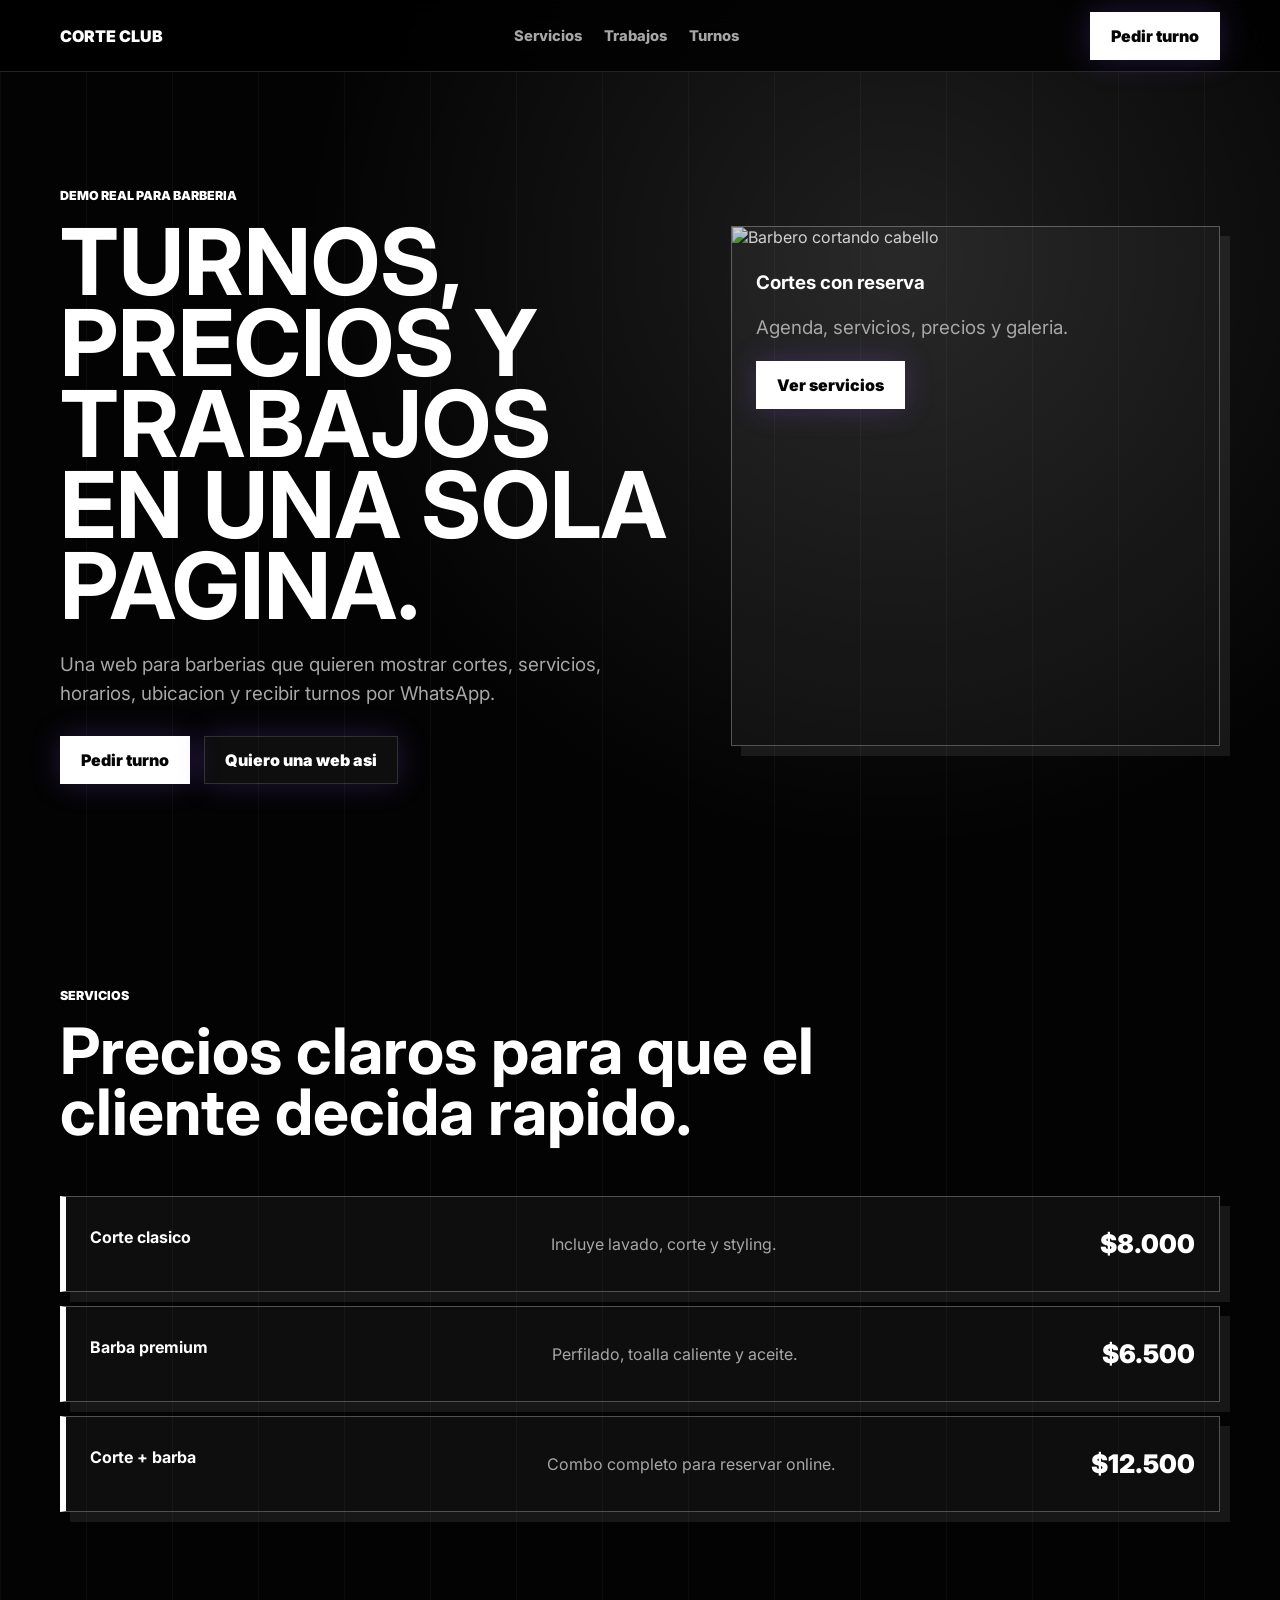
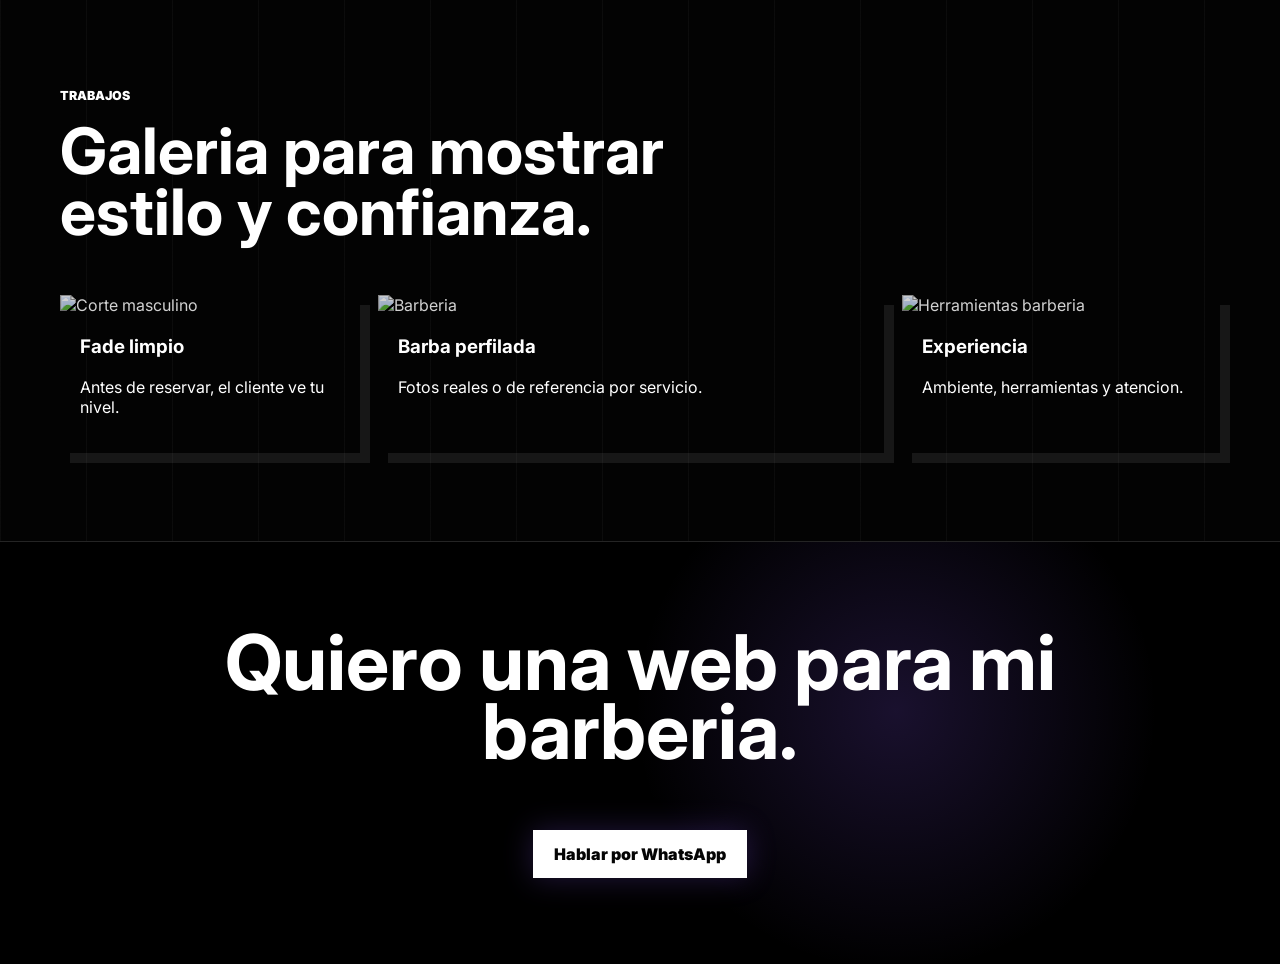
==== demos/barberia.html @ c44f97f0 "." ====
<!DOCTYPE html>
<html lang="es">
<head>
  <meta charset="UTF-8">
  <meta name="viewport" content="width=device-width, initial-scale=1.0">
  <title>Demo Barberia | PAGEONE</title>
  <link rel="preconnect" href="https://fonts.googleapis.com">
  <link rel="preconnect" href="https://fonts.gstatic.com" crossorigin>
  <link href="https://fonts.googleapis.com/css2?family=Inter:wght@400;600;800;900&display=swap" rel="stylesheet">
  <link rel="stylesheet" href="demo.css">
</head>
<body class="barber-demo">
  <header class="demo-bar">
    <a class="demo-brand" href="../index.html">CORTE CLUB</a>
    <nav class="demo-nav">
      <a href="#servicios">Servicios</a>
      <a href="#trabajos">Trabajos</a>
      <a href="#turnos">Turnos</a>
    </nav>
    <a class="demo-cta" href="https://wa.me/543517714398?text=Hola%2C%20quiero%20una%20web%20para%20barberia%20como%20la%20demo" target="_blank" rel="noopener">Pedir turno</a>
  </header>

  <main>
    <section class="demo-hero barber-hero">
      <div>
        <p class="kicker">Demo real para barberia</p>
        <h1>Turnos, precios y trabajos en una sola pagina.</h1>
        <p class="lead">Una web para barberias que quieren mostrar cortes, servicios, horarios, ubicacion y recibir turnos por WhatsApp.</p>
        <div class="hero-actions">
          <a class="button" href="https://wa.me/543517714398?text=Hola%2C%20quiero%20pedir%20un%20turno" target="_blank" rel="noopener">Pedir turno</a>
          <a class="button secondary" href="../index.html#precios">Quiero una web asi</a>
        </div>
      </div>
      <div class="mockup">
        <img src="https://images.unsplash.com/photo-1599351431202-1e0f0137899a?auto=format&fit=crop&w=900&q=80" alt="Barbero cortando cabello">
        <div class="mockup-body">
          <h3>Cortes con reserva</h3>
          <p class="lead">Agenda, servicios, precios y galeria.</p>
          <a class="button" href="#servicios">Ver servicios</a>
        </div>
      </div>
    </section>

    <section class="section" id="servicios">
      <div class="section-title">
        <p class="kicker">Servicios</p>
        <h2>Precios claros para que el cliente decida rapido.</h2>
      </div>
      <div class="service-list">
        <article class="card"><strong>Corte clasico</strong><p>Incluye lavado, corte y styling.</p><span class="price">$8.000</span></article>
        <article class="card"><strong>Barba premium</strong><p>Perfilado, toalla caliente y aceite.</p><span class="price">$6.500</span></article>
        <article class="card"><strong>Corte + barba</strong><p>Combo completo para reservar online.</p><span class="price">$12.500</span></article>
      </div>
    </section>

    <section class="section" id="trabajos">
      <div class="section-title">
        <p class="kicker">Trabajos</p>
        <h2>Galeria para mostrar estilo y confianza.</h2>
      </div>
      <div class="barber-gallery">
        <article class="image-card"><img src="https://images.unsplash.com/photo-1622286342621-4bd786c2447c?auto=format&fit=crop&w=700&q=80" alt="Corte masculino"><div><h3>Fade limpio</h3><p>Antes de reservar, el cliente ve tu nivel.</p></div></article>
        <article class="image-card"><img src="https://images.unsplash.com/photo-1503951914875-452162b0f3f1?auto=format&fit=crop&w=700&q=80" alt="Barberia"><div><h3>Barba perfilada</h3><p>Fotos reales o de referencia por servicio.</p></div></article>
        <article class="image-card"><img src="https://images.unsplash.com/photo-1517832606299-7ae9b720a186?auto=format&fit=crop&w=700&q=80" alt="Herramientas barberia"><div><h3>Experiencia</h3><p>Ambiente, herramientas y atencion.</p></div></article>
      </div>
    </section>

    <section class="footer-cta" id="turnos">
      <h2>Quiero una web para mi barberia.</h2>
      <a class="button" href="https://wa.me/543517714398?text=Hola%2C%20quiero%20una%20web%20para%20barberia%20como%20la%20demo" target="_blank" rel="noopener">Hablar por WhatsApp</a>
    </section>
  </main>
</body>
</html>
---- demos/demo.css ----
:root {
  --black: #050505;
  --white: #ffffff;
  --muted: #b4afc4;
  --violet: #8d5cff;
  --violet-soft: #c8b6ff;
  --line: rgba(255,255,255,.14);
}

* {
  box-sizing: border-box;
}

html {
  scroll-behavior: smooth;
}

body {
  margin: 0;
  font-family: Inter, Arial, sans-serif;
  color: var(--white);
  background:
    radial-gradient(circle at 12% 10%, rgba(141,92,255,.16), transparent 28%),
    radial-gradient(circle at 82% 20%, rgba(255,255,255,.06), transparent 22%),
    #000;
}

a {
  color: inherit;
  text-decoration: none;
}

.demo-bar {
  position: sticky;
  top: 0;
  z-index: 10;
  display: flex;
  align-items: center;
  justify-content: space-between;
  gap: 20px;
  min-height: 72px;
  padding: 0 max(20px, calc((100vw - 1160px) / 2));
  background: rgba(0,0,0,.82);
  border-bottom: 1px solid var(--line);
  backdrop-filter: blur(18px);
}

.demo-brand {
  font-weight: 900;
}

.demo-nav {
  display: flex;
  gap: 22px;
  color: var(--muted);
  font-size: .92rem;
  font-weight: 800;
}

.demo-cta,
.button {
  display: inline-grid;
  place-items: center;
  min-height: 48px;
  padding: 0 20px;
  color: #050505;
  background: linear-gradient(90deg, #fff, var(--violet-soft));
  border: 1px solid rgba(255,255,255,.7);
  font-weight: 900;
  box-shadow: 0 0 30px rgba(141,92,255,.24);
}

.button.secondary {
  color: var(--white);
  background: rgba(255,255,255,.045);
  border-color: var(--line);
}

.demo-hero {
  min-height: calc(100vh - 72px);
  display: grid;
  grid-template-columns: 1fr 430px;
  align-items: center;
  gap: 48px;
  padding: 86px max(20px, calc((100vw - 1160px) / 2));
}

.kicker {
  margin: 0 0 18px;
  color: var(--violet-soft);
  font-size: .78rem;
  font-weight: 900;
  text-transform: uppercase;
}

h1,
h2,
h3,
p {
  margin-top: 0;
}

h1 {
  max-width: 830px;
  margin-bottom: 24px;
  font-size: clamp(3.6rem, 8vw, 8.2rem);
  line-height: .88;
  letter-spacing: 0;
}

.lead {
  max-width: 620px;
  color: var(--muted);
  font-size: 1.18rem;
  line-height: 1.55;
}

.hero-actions {
  display: flex;
  flex-wrap: wrap;
  gap: 14px;
  margin-top: 28px;
}

.mockup,
.panel,
.card,
.product {
  background: rgba(255,255,255,.045);
  border: 1px solid var(--line);
  box-shadow: 0 0 36px rgba(141,92,255,.16);
}

.mockup {
  overflow: hidden;
  min-height: 520px;
}

.mockup img {
  width: 100%;
  height: 330px;
  object-fit: cover;
  filter: saturate(1.05) contrast(1.08) brightness(.82);
}

.mockup-body {
  padding: 24px;
}

.mockup-body span {
  display: block;
  width: 70%;
  height: 12px;
  margin: 12px 0;
  background: rgba(255,255,255,.26);
}

.mockup-body span:nth-child(2) {
  width: 46%;
}

.section {
  padding: 88px max(20px, calc((100vw - 1160px) / 2));
}

.section-title {
  max-width: 760px;
  margin-bottom: 34px;
}

.section-title h2 {
  font-size: clamp(2.4rem, 5vw, 5rem);
  line-height: .95;
}

.grid-3 {
  display: grid;
  grid-template-columns: repeat(3, 1fr);
  gap: 18px;
}

.grid-2 {
  display: grid;
  grid-template-columns: repeat(2, 1fr);
  gap: 18px;
}

.card,
.panel,
.product {
  padding: 24px;
}

.card strong,
.panel strong {
  display: block;
  margin-bottom: 14px;
  color: var(--violet-soft);
}

.card p,
.panel p,
.product p {
  color: var(--muted);
  line-height: 1.5;
}

.image-card {
  overflow: hidden;
  padding: 0;
}

.image-card img,
.product img {
  width: 100%;
  aspect-ratio: 4 / 3;
  object-fit: cover;
  filter: brightness(.82);
}

.image-card div,
.product div {
  padding: 20px;
}

.product h3 {
  margin-bottom: 8px;
}

.price {
  color: var(--white);
  font-size: 1.6rem;
  font-weight: 900;
}

.restaurant-demo {
  --violet: #b26a35;
  --violet-soft: #ffbe7a;
  --muted: #dec7aa;
  background:
    radial-gradient(circle at 18% 18%, rgba(255,151,75,.22), transparent 28%),
    linear-gradient(180deg, #130906 0%, #050101 48%, #000 100%);
}

.restaurant-demo .demo-bar {
  background: rgba(12,4,2,.88);
}

.restaurant-demo h1,
.restaurant-demo .section-title h2,
.restaurant-demo .footer-cta h2 {
  font-family: Georgia, "Times New Roman", serif;
  font-weight: 900;
}

.restaurant-demo .demo-hero {
  grid-template-columns: .9fr 1.1fr;
}

.restaurant-demo .mockup {
  border-radius: 220px 220px 0 0;
}

.restaurant-demo .mockup img {
  height: 390px;
}

.restaurant-menu {
  display: grid;
  grid-template-columns: 1.15fr .85fr .85fr;
  gap: 18px;
}

.restaurant-menu .product:first-child {
  grid-row: span 2;
}

.restaurant-menu .product:first-child img {
  aspect-ratio: 4 / 5;
}

.restaurant-info {
  display: grid;
  grid-template-columns: 1fr 1fr 1fr;
  gap: 0;
  border-block: 1px solid rgba(255,190,122,.22);
}

.restaurant-info .card {
  border: 0;
  border-right: 1px solid rgba(255,190,122,.22);
  box-shadow: none;
  background: rgba(255,190,122,.045);
}

.barber-demo {
  --violet: #f2f2f2;
  --violet-soft: #ffffff;
  --muted: #a7a7a7;
  background:
    repeating-linear-gradient(90deg, rgba(255,255,255,.035) 0 1px, transparent 1px 86px),
    radial-gradient(circle at 70% 10%, rgba(255,255,255,.11), transparent 24%),
    #030303;
}

.barber-demo h1 {
  text-transform: uppercase;
  font-size: clamp(3.2rem, 7.2vw, 7.6rem);
}

.barber-demo .demo-hero {
  grid-template-columns: 1.12fr .88fr;
}

.barber-demo .mockup,
.barber-demo .card,
.barber-demo .image-card {
  border-color: rgba(255,255,255,.28);
  box-shadow: 10px 10px 0 rgba(255,255,255,.08);
}

.service-list {
  display: grid;
  gap: 14px;
}

.service-list .card {
  display: grid;
  grid-template-columns: 1fr 1.2fr auto;
  align-items: center;
  gap: 24px;
  min-height: 96px;
  border-left: 6px solid #fff;
}

.service-list .card p {
  margin: 0;
}

.barber-gallery {
  display: grid;
  grid-template-columns: .8fr 1.35fr .85fr;
  gap: 18px;
  align-items: stretch;
}

.barber-gallery .image-card:nth-child(2) img {
  aspect-ratio: 3 / 4;
}

.barber-shop-demo {
  color: #1b1b1b;
  background: #f4f4f4;
}

.shop-top {
  position: sticky;
  top: 0;
  z-index: 20;
  background: #fff;
  border-bottom: 1px solid #ddd;
}

.shop-topline {
  display: flex;
  justify-content: center;
  gap: 28px;
  padding: 8px 16px;
  color: #fff;
  background: #111;
  font-size: .82rem;
  font-weight: 800;
  text-transform: uppercase;
}

.shop-header {
  display: grid;
  grid-template-columns: 220px 1fr auto;
  gap: 18px;
  align-items: center;
  padding: 18px max(18px, calc((100vw - 1220px) / 2));
}

.shop-logo {
  font-size: 1.45rem;
  font-weight: 900;
}

.shop-search {
  display: grid;
  grid-template-columns: 1fr 120px;
}

.shop-search input,
.shop-search button {
  min-height: 46px;
  border: 1px solid #cfcfcf;
  font: inherit;
}

.shop-search input {
  padding: 0 14px;
}

.shop-search button,
.shop-cart,
.shop-primary {
  display: grid;
  place-items: center;
  min-height: 46px;
  padding: 0 16px;
  color: #fff;
  background: #111;
  font-weight: 900;
}

.shop-menu {
  display: flex;
  justify-content: center;
  gap: 26px;
  padding: 12px 18px;
  border-top: 1px solid #eee;
  font-weight: 900;
  text-transform: uppercase;
}

.shop-hero {
  display: grid;
  grid-template-columns: .9fr 1.1fr;
  gap: 28px;
  align-items: center;
  padding: 56px max(18px, calc((100vw - 1220px) / 2));
  background: #e9e9e9;
}

.shop-hero h1 {
  max-width: 720px;
  margin: 0 0 18px;
  font-size: clamp(3rem, 6.5vw, 6.8rem);
  line-height: .88;
}

.shop-hero p {
  max-width: 560px;
  color: #555;
  font-size: 1.08rem;
  line-height: 1.5;
}

.shop-kicker {
  margin: 0 0 12px;
  color: #6f4cff;
  font-size: .78rem;
  font-weight: 900;
  text-transform: uppercase;
}

.shop-hero img {
  width: 100%;
  aspect-ratio: 16 / 10;
  object-fit: cover;
  border: 1px solid #d2d2d2;
}

.shop-actions {
  display: flex;
  flex-wrap: wrap;
  gap: 12px;
  margin-top: 24px;
}

.shop-secondary {
  display: grid;
  place-items: center;
  min-height: 46px;
  padding: 0 16px;
  border: 1px solid #111;
  font-weight: 900;
}

.shop-categories {
  display: grid;
  grid-template-columns: repeat(6, 1fr);
  gap: 1px;
  padding: 1px;
  background: #d8d8d8;
}

.shop-categories a {
  min-height: 86px;
  display: grid;
  place-items: center;
  padding: 12px;
  background: #fff;
  text-align: center;
  font-weight: 900;
}

.shop-layout {
  display: grid;
  grid-template-columns: 260px 1fr;
  gap: 24px;
  padding: 44px max(18px, calc((100vw - 1220px) / 2));
}

.shop-sidebar {
  position: sticky;
  top: 156px;
  align-self: start;
  display: grid;
  gap: 12px;
  padding: 20px;
  background: #fff;
  border: 1px solid #ddd;
}

.shop-sidebar h2 {
  margin: 0;
  font-size: 1rem;
}

.shop-sidebar a,
.shop-sidebar label {
  color: #555;
  font-weight: 700;
}

.results-head {
  display: flex;
  justify-content: space-between;
  gap: 20px;
  align-items: end;
  margin-bottom: 22px;
}

.results-head h2 {
  margin: 0;
  font-size: clamp(2rem, 4vw, 4rem);
  line-height: .95;
}

.results-head span {
  color: #666;
  font-weight: 800;
}

.product-grid.dense {
  display: grid;
  grid-template-columns: repeat(4, 1fr);
  gap: 16px;
}

.store-product {
  position: relative;
  display: grid;
  padding: 14px;
  background: #fff;
  border: 1px solid #ddd;
}

.store-product img {
  width: 100%;
  aspect-ratio: 1 / 1;
  object-fit: cover;
  background: #eee;
}

.store-product h3 {
  margin: 14px 0 8px;
  font-size: 1.05rem;
}

.store-product p {
  min-height: 44px;
  margin: 0 0 10px;
  color: #666;
  font-size: .92rem;
}

.store-product strong {
  display: block;
  margin-bottom: 12px;
  font-size: 1.35rem;
}

.store-product a {
  display: grid;
  place-items: center;
  min-height: 40px;
  color: #fff;
  background: #111;
  font-weight: 900;
}

.badge {
  position: absolute;
  top: 24px;
  left: 24px;
  z-index: 2;
  padding: 6px 9px;
  color: #fff;
  background: #6f4cff;
  font-size: .75rem;
  font-weight: 900;
  text-transform: uppercase;
}

.brand-strip {
  display: grid;
  grid-template-columns: repeat(5, 1fr);
  border-top: 1px solid #ddd;
  border-bottom: 1px solid #ddd;
  background: #fff;
}

.brand-strip span {
  display: grid;
  place-items: center;
  min-height: 90px;
  border-right: 1px solid #ddd;
  color: #333;
  font-size: 1.2rem;
  font-weight: 900;
}

.shop-bottom {
  display: grid;
  grid-template-columns: 1fr auto;
  gap: 24px;
  align-items: center;
  padding: 68px max(18px, calc((100vw - 1220px) / 2));
  color: #fff;
  background: #111;
}

.shop-bottom h2 {
  max-width: 780px;
  margin: 0;
  font-size: clamp(2.2rem, 5vw, 5rem);
  line-height: .95;
}

.shop-bottom .shop-primary {
  color: #111;
  background: #fff;
}

.caravan-style {
  --violet: #f47f45;
  --violet-soft: #ffd3ad;
  --muted: #3f342c;
  color: #1b120d;
  background: #f4eadc;
}

.caravan-style .demo-bar {
  color: #1b120d;
  background: rgba(244,234,220,.9);
  border-bottom: 1px solid rgba(27,18,13,.16);
}

.caravan-style .demo-nav {
  color: #4d4037;
}

.caravan-style .demo-cta,
.caravan-style .button {
  color: #f4eadc;
  background: #1b120d;
  border-color: #1b120d;
  box-shadow: none;
}

.caravan-style .button.secondary {
  color: #1b120d;
  background: transparent;
  border-color: rgba(27,18,13,.28);
}

.restaurant-splash {
  min-height: calc(100vh - 72px);
  display: grid;
  grid-template-columns: 1fr minmax(280px, 430px) 1fr;
  gap: 18px;
  padding: 24px max(18px, calc((100vw - 1240px) / 2)) 42px;
}

.splash-card,
.splash-logo {
  min-height: 680px;
  position: relative;
  overflow: hidden;
  border: 1px solid rgba(27,18,13,.18);
  background: #fff8ee;
}

.splash-card img {
  width: 100%;
  height: 100%;
  object-fit: cover;
  filter: saturate(.98) contrast(1.02);
}

.splash-card a {
  position: absolute;
  left: 24px;
  bottom: 24px;
  display: inline-grid;
  place-items: center;
  min-height: 48px;
  padding: 0 20px;
  color: #f4eadc;
  background: #1b120d;
  font-weight: 900;
  text-transform: uppercase;
}

.splash-logo {
  display: grid;
  place-items: center;
  align-content: center;
  gap: 22px;
  padding: 32px;
  text-align: center;
}

.splash-logo p {
  margin: 0;
  font-weight: 900;
  text-transform: uppercase;
}

.splash-logo h1 {
  margin: 0;
  font-family: Georgia, "Times New Roman", serif;
  font-size: clamp(4rem, 8vw, 8rem);
  line-height: .86;
  color: #1b120d;
}

.restaurant-marquee {
  overflow: hidden;
  color: #f4eadc;
  background: #1b120d;
}

.restaurant-marquee div {
  width: max-content;
  display: flex;
  gap: 36px;
  padding: 20px 0;
  animation: marquee 22s linear infinite;
}

.restaurant-marquee span {
  font-size: clamp(1.8rem, 4vw, 4.8rem);
  font-weight: 900;
  white-space: nowrap;
  text-transform: uppercase;
}

.caravan-style .section {
  background: #f4eadc;
}

.caravan-style .section-title h2,
.restaurant-feature h2,
.restaurant-split h2 {
  color: #1b120d;
  font-family: Georgia, "Times New Roman", serif;
}

.caravan-style .kicker {
  color: #9b4c22;
}

.coffee-grid {
  display: grid;
  grid-template-columns: repeat(3, 1fr);
  gap: 18px;
}

.coffee-product {
  background: #fff8ee;
  border: 1px solid rgba(27,18,13,.16);
}

.coffee-product img {
  width: 100%;
  aspect-ratio: 1 / 1;
  object-fit: cover;
}

.coffee-product div {
  padding: 20px;
}

.coffee-product p {
  color: #9b4c22;
  font-weight: 900;
  text-transform: uppercase;
}

.coffee-product h3 {
  color: #1b120d;
  font-size: 1.6rem;
}

.coffee-product span {
  display: block;
  margin-bottom: 16px;
  color: #3f342c;
  font-weight: 800;
}

.coffee-product a,
.restaurant-split a {
  display: inline-grid;
  place-items: center;
  min-height: 42px;
  padding: 0 16px;
  color: #f4eadc;
  background: #1b120d;
  font-weight: 900;
}

.restaurant-feature {
  display: grid;
  grid-template-columns: .9fr 1.1fr;
  gap: 34px;
  align-items: center;
  padding: 90px max(20px, calc((100vw - 1160px) / 2));
  color: #1b120d;
  background: #fff8ee;
}

.restaurant-feature img {
  width: 100%;
  aspect-ratio: 5 / 4;
  object-fit: cover;
}

.location-grid {
  display: grid;
  grid-template-columns: repeat(3, 1fr);
  gap: 18px;
}

.location-grid article {
  position: relative;
  min-height: 420px;
  overflow: hidden;
}

.location-grid img {
  width: 100%;
  height: 100%;
  object-fit: cover;
}

.location-grid div {
  position: absolute;
  inset: auto 18px 18px;
  padding: 18px;
  color: #fff8ee;
  background: rgba(27,18,13,.78);
}

.location-grid span {
  color: #ffd3ad;
  font-weight: 900;
  text-transform: uppercase;
}

.location-grid h3 {
  margin: 8px 0 12px;
  font-size: 1.8rem;
}

.location-grid a {
  font-weight: 900;
  text-decoration: underline;
}

.restaurant-split {
  display: grid;
  grid-template-columns: 1fr 1fr;
  background: #1b120d;
}

.restaurant-split article {
  display: grid;
  grid-template-columns: 1fr 1fr;
  min-height: 380px;
  color: #f4eadc;
  border-top: 1px solid rgba(244,234,220,.2);
}

.restaurant-split img {
  width: 100%;
  height: 100%;
  object-fit: cover;
}

.restaurant-split div {
  padding: 34px;
  align-self: center;
}

.restaurant-split h2 {
  color: #f4eadc;
  font-size: clamp(2rem, 3.4vw, 4rem);
}

.restaurant-final {
  color: #fff8ee;
  background:
    radial-gradient(circle at 70% 30%, rgba(255,190,122,.16), transparent 30%),
    #050201;
}

.restaurant-final h2 {
  color: #fff8ee;
  text-shadow: 0 2px 22px rgba(0,0,0,.72);
}

.restaurant-final .button {
  color: #1b120d;
  background: #fff8ee;
  border-color: #fff8ee;
}

.restaurant-final .button.secondary {
  color: #fff8ee;
  background: transparent;
  border-color: rgba(255,248,238,.45);
}

.modular-demo {
  color: #22313a;
  background: #f5f7f2;
}

.modular-header {
  position: sticky;
  top: 0;
  z-index: 20;
  display: grid;
  grid-template-columns: auto 1fr auto;
  align-items: center;
  gap: 28px;
  min-height: 76px;
  padding: 0 max(20px, calc((100vw - 1180px) / 2));
  background: rgba(245,247,242,.94);
  border-bottom: 1px solid rgba(34,49,58,.14);
  backdrop-filter: blur(16px);
}

.modular-brand {
  color: #167245;
  font-weight: 900;
}

.modular-header nav {
  justify-self: center;
  display: flex;
  gap: 28px;
  color: #40515a;
  font-weight: 800;
}

.modular-cta,
.modular-button {
  display: inline-grid;
  place-items: center;
  min-height: 48px;
  padding: 0 20px;
  color: #fff;
  background: #167245;
  font-weight: 900;
}

.modular-button.secondary {
  color: #167245;
  background: transparent;
  border: 1px solid rgba(22,114,69,.28);
}

.modular-hero {
  min-height: calc(100vh - 76px);
  display: grid;
  grid-template-columns: .92fr 1.08fr;
  align-items: center;
  gap: 52px;
  padding: 76px max(20px, calc((100vw - 1180px) / 2));
  background:
    radial-gradient(circle at 78% 22%, rgba(22,114,69,.18), transparent 32%),
    linear-gradient(180deg, #f5f7f2, #eef3ec);
}

.modular-kicker {
  margin: 0 0 16px;
  color: #167245;
  font-size: .78rem;
  font-weight: 900;
  text-transform: uppercase;
}

.modular-hero h1 {
  max-width: 760px;
  margin: 0;
  color: #22313a;
  font-size: clamp(3rem, 6.2vw, 6.6rem);
  line-height: .92;
}

.modular-hero p {
  max-width: 620px;
  color: #52646d;
  font-size: 1.08rem;
  line-height: 1.55;
}

.modular-actions {
  display: flex;
  flex-wrap: wrap;
  gap: 14px;
  margin-top: 28px;
}

.modular-visual {
  position: relative;
  min-height: 560px;
  overflow: hidden;
  border-radius: 0 80px 0 80px;
}

.modular-visual img {
  width: 100%;
  height: 100%;
  min-height: 560px;
  object-fit: cover;
}

.modular-visual div {
  position: absolute;
  right: 28px;
  bottom: 28px;
  width: 220px;
  padding: 24px;
  color: #fff;
  background: #167245;
}

.modular-visual strong {
  display: block;
  font-size: 4rem;
  line-height: .9;
}

.modular-benefits {
  padding: 42px max(20px, calc((100vw - 1180px) / 2));
  color: #fff;
  background: #167245;
}

.modular-benefits p {
  margin-bottom: 22px;
  font-weight: 900;
}

.modular-benefits div {
  display: grid;
  grid-template-columns: repeat(6, 1fr);
  gap: 1px;
  background: rgba(255,255,255,.22);
}

.modular-benefits span {
  min-height: 92px;
  display: grid;
  place-items: center;
  padding: 14px;
  background: #167245;
  text-align: center;
  font-weight: 800;
}

.modular-section,
.modular-value {
  padding: 88px max(20px, calc((100vw - 1180px) / 2));
}

.modular-title {
  max-width: 820px;
  margin-bottom: 36px;
}

.modular-title h2,
.modular-difference h2,
.modular-contact h2 {
  margin: 0;
  color: #22313a;
  font-size: clamp(2.6rem, 5vw, 5.5rem);
  line-height: .95;
}

.modular-portfolio {
  display: grid;
  grid-template-columns: repeat(3, 1fr);
  gap: 22px;
}

.modular-portfolio article {
  overflow: hidden;
  background: #fff;
  border: 1px solid rgba(34,49,58,.12);
  box-shadow: 0 24px 60px rgba(34,49,58,.08);
}

.modular-portfolio img {
  width: 100%;
  aspect-ratio: 4 / 3;
  object-fit: cover;
}

.modular-portfolio div {
  padding: 24px;
}

.modular-portfolio h3 {
  color: #22313a;
  font-size: 1.5rem;
}

.modular-portfolio p,
.value-grid p,
.modular-contact p {
  color: #52646d;
  line-height: 1.5;
}

.modular-value {
  background: #eaf1e8;
}

.value-grid {
  display: grid;
  grid-template-columns: repeat(4, 1fr);
  gap: 18px;
}

.value-grid article {
  min-height: 260px;
  padding: 24px;
  background: #fff;
  border-top: 5px solid #167245;
}

.value-grid strong {
  color: #167245;
  font-size: 2.4rem;
}

.modular-difference {
  display: grid;
  grid-template-columns: .9fr 1.1fr;
  gap: 40px;
  align-items: center;
  padding: 88px max(20px, calc((100vw - 1180px) / 2));
  background: #fff;
}

.difference-list {
  display: grid;
  gap: 16px;
}

.difference-list article {
  display: grid;
  grid-template-columns: 130px 1fr;
  align-items: center;
  gap: 20px;
  padding: 20px;
  border: 1px solid rgba(34,49,58,.12);
}

.difference-list span {
  color: #167245;
  font-size: 3.5rem;
  font-weight: 900;
}

.difference-list p {
  margin: 0;
  color: #52646d;
  font-weight: 800;
}

.modular-contact {
  padding: 88px max(20px, calc((100vw - 1180px) / 2));
  color: #fff;
  background: #22313a;
  text-align: center;
}

.modular-contact h2 {
  max-width: 850px;
  margin-inline: auto;
  color: #fff;
}

.modular-contact p {
  max-width: 620px;
  margin: 18px auto 28px;
  color: #dbe5e0;
}

.footer-cta {
  padding: 86px max(20px, calc((100vw - 1160px) / 2));
  background:
    radial-gradient(circle at 70% 40%, rgba(141,92,255,.18), transparent 28%),
    #000;
  border-top: 1px solid var(--line);
  text-align: center;
}

.footer-cta h2 {
  max-width: 850px;
  margin-inline: auto;
  font-size: clamp(2.8rem, 6vw, 6rem);
  line-height: .9;
}

@media (max-width: 850px) {
  .demo-nav {
    display: none;
  }

  .demo-hero,
  .modular-header,
  .modular-hero,
  .modular-benefits div,
  .modular-portfolio,
  .value-grid,
  .modular-difference,
  .difference-list article,
  .restaurant-splash,
  .restaurant-feature,
  .coffee-grid,
  .location-grid,
  .restaurant-split,
  .restaurant-split article,
  .grid-2,
  .grid-3,
  .restaurant-menu,
  .restaurant-info,
  .service-list .card,
  .barber-gallery,
  .shop-catalog,
  .shop-benefits,
  .shop-header,
  .shop-hero,
  .shop-categories,
  .shop-layout,
  .product-grid.dense,
  .brand-strip,
  .shop-bottom {
    grid-template-columns: 1fr;
  }

  .shop-topline,
  .shop-menu {
    overflow-x: auto;
    justify-content: flex-start;
  }

  .shop-sidebar {
    position: static;
  }

  .results-head {
    display: grid;
  }

  .modular-header nav {
    display: none;
  }

  .demo-hero {
    min-height: auto;
  }

  h1 {
    font-size: clamp(3.2rem, 14vw, 5.8rem);
  }
}
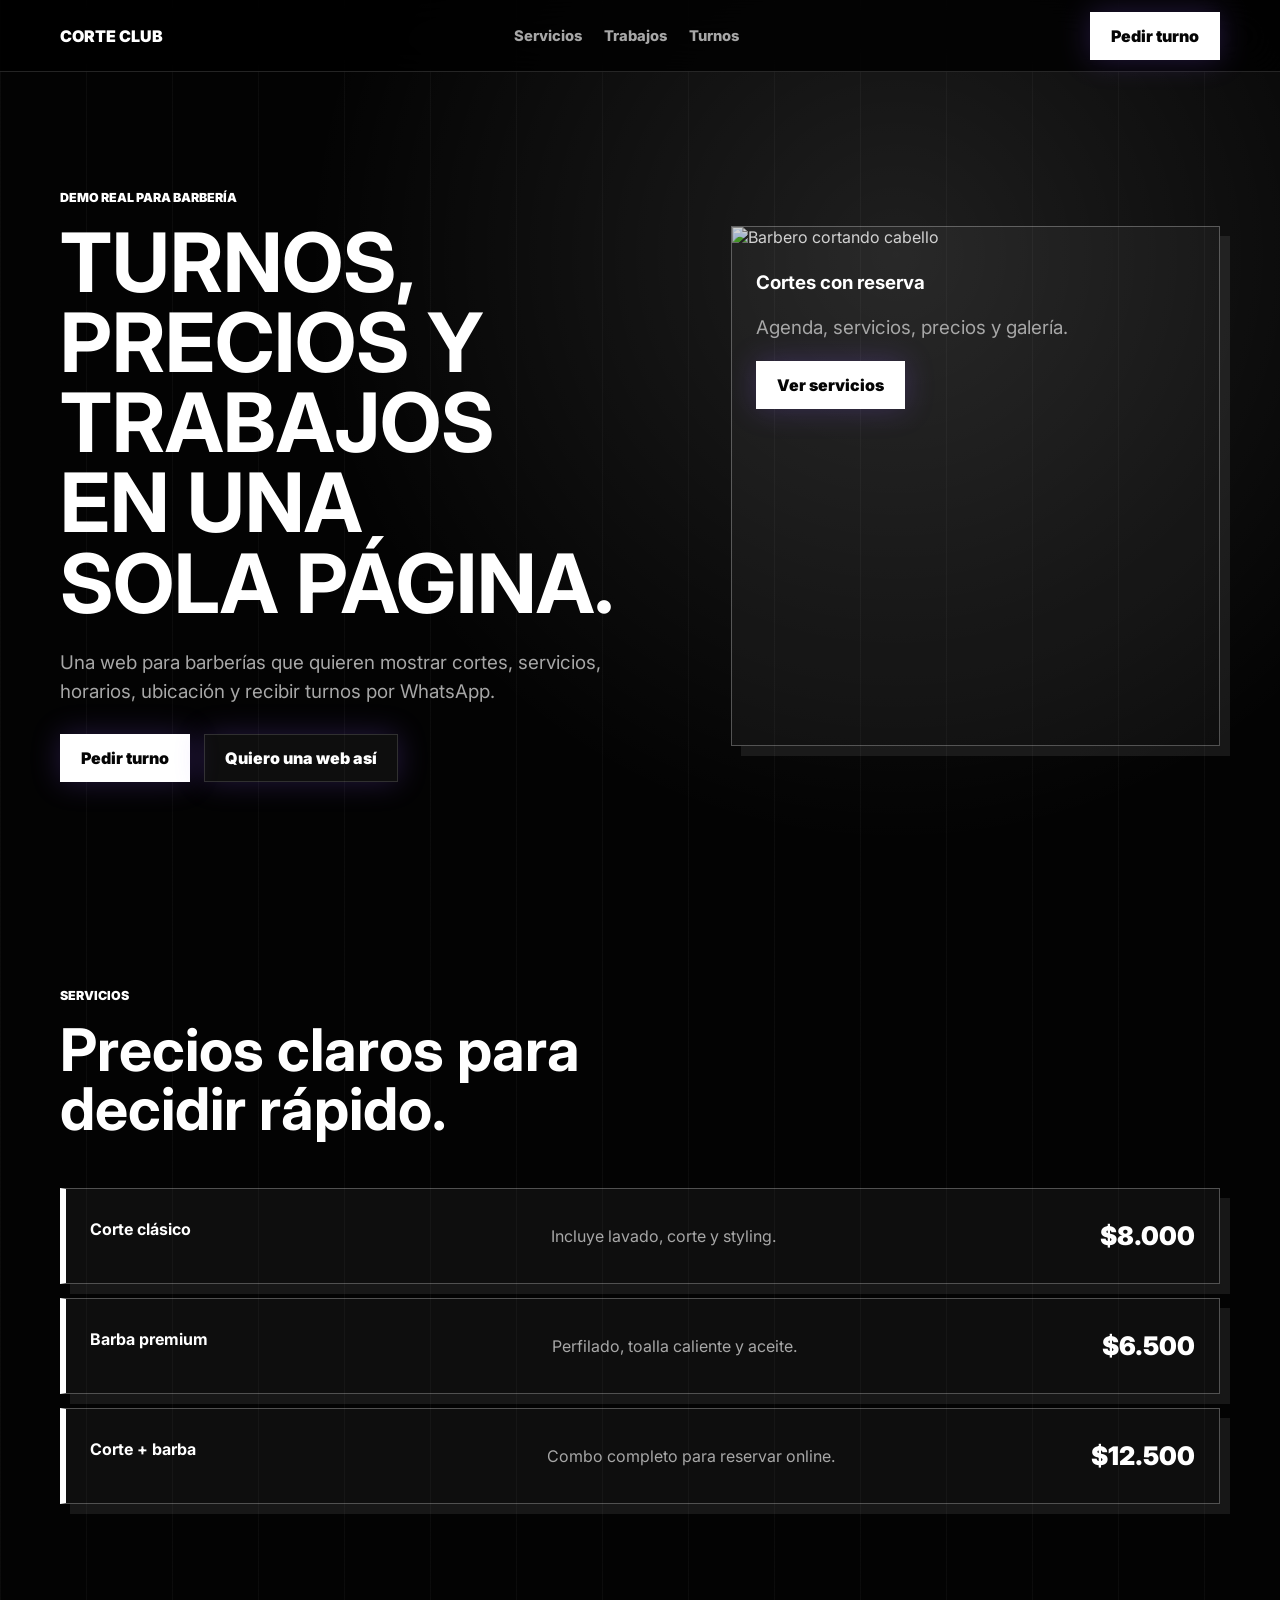
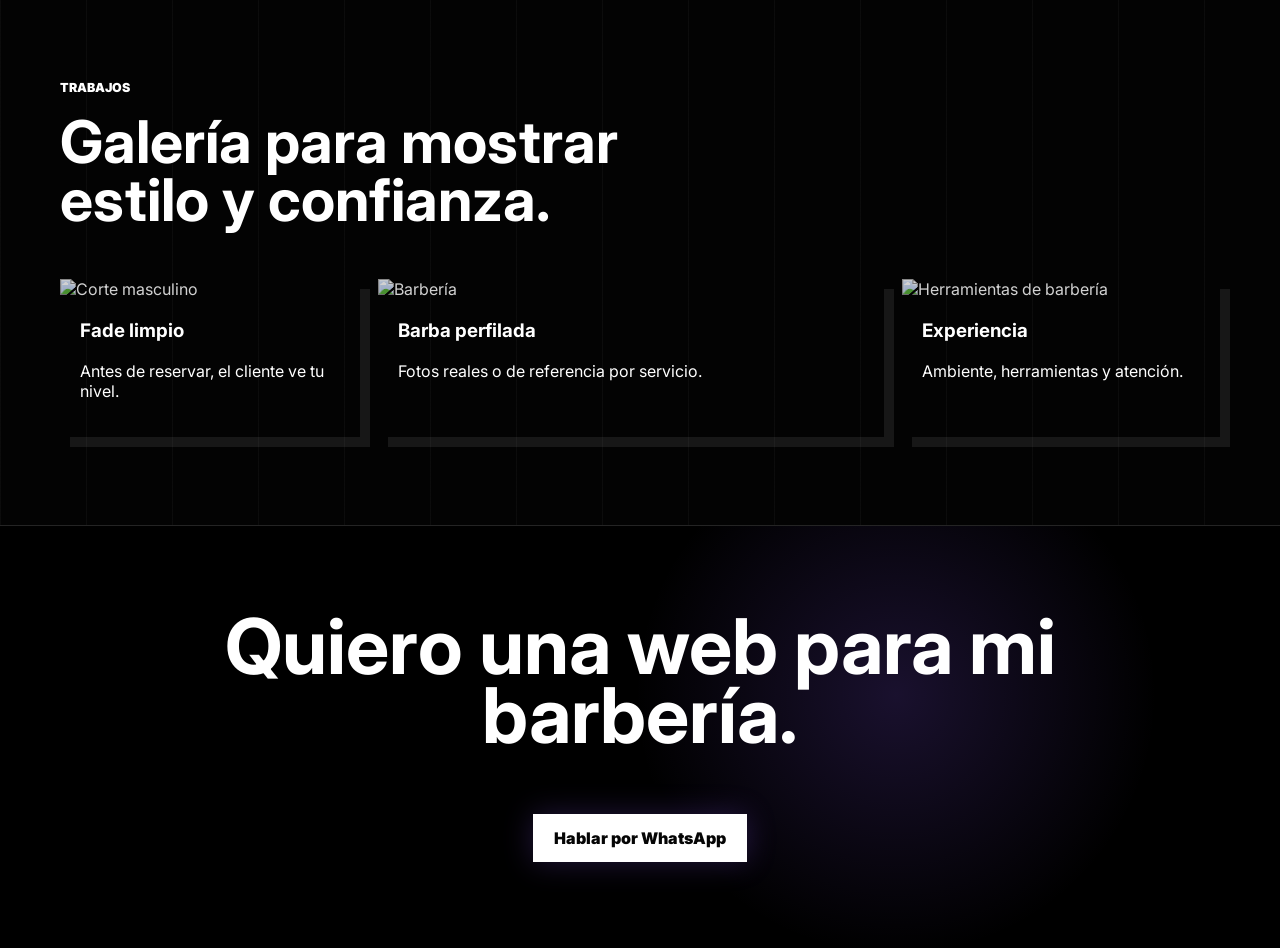
==== commit 4c2056f0: "ortografia" ====
--- a/demos/barberia.html
+++ b/demos/barberia.html
@@ -3,7 +3,7 @@
 <head>
   <meta charset="UTF-8">
   <meta name="viewport" content="width=device-width, initial-scale=1.0">
-  <title>Demo Barberia | PAGEONE</title>
+  <title>Demo Barbería | PAGEONE</title>
   <link rel="preconnect" href="https://fonts.googleapis.com">
   <link rel="preconnect" href="https://fonts.gstatic.com" crossorigin>
   <link href="https://fonts.googleapis.com/css2?family=Inter:wght@400;600;800;900&display=swap" rel="stylesheet">
@@ -23,19 +23,19 @@
   <main>
     <section class="demo-hero barber-hero">
       <div>
-        <p class="kicker">Demo real para barberia</p>
-        <h1>Turnos, precios y trabajos en una sola pagina.</h1>
-        <p class="lead">Una web para barberias que quieren mostrar cortes, servicios, horarios, ubicacion y recibir turnos por WhatsApp.</p>
+        <p class="kicker">Demo real para barbería</p>
+        <h1>Turnos, precios y trabajos en una sola página.</h1>
+        <p class="lead">Una web para barberías que quieren mostrar cortes, servicios, horarios, ubicación y recibir turnos por WhatsApp.</p>
         <div class="hero-actions">
           <a class="button" href="https://wa.me/543517714398?text=Hola%2C%20quiero%20pedir%20un%20turno" target="_blank" rel="noopener">Pedir turno</a>
-          <a class="button secondary" href="../index.html#precios">Quiero una web asi</a>
+          <a class="button secondary" href="../index.html#precios">Quiero una web así</a>
         </div>
       </div>
       <div class="mockup">
         <img src="https://images.unsplash.com/photo-1599351431202-1e0f0137899a?auto=format&fit=crop&w=900&q=80" alt="Barbero cortando cabello">
         <div class="mockup-body">
           <h3>Cortes con reserva</h3>
-          <p class="lead">Agenda, servicios, precios y galeria.</p>
+          <p class="lead">Agenda, servicios, precios y galería.</p>
           <a class="button" href="#servicios">Ver servicios</a>
         </div>
       </div>
@@ -44,10 +44,10 @@
     <section class="section" id="servicios">
       <div class="section-title">
         <p class="kicker">Servicios</p>
-        <h2>Precios claros para que el cliente decida rapido.</h2>
+        <h2>Precios claros para decidir rápido.</h2>
       </div>
       <div class="service-list">
-        <article class="card"><strong>Corte clasico</strong><p>Incluye lavado, corte y styling.</p><span class="price">$8.000</span></article>
+        <article class="card"><strong>Corte clásico</strong><p>Incluye lavado, corte y styling.</p><span class="price">$8.000</span></article>
         <article class="card"><strong>Barba premium</strong><p>Perfilado, toalla caliente y aceite.</p><span class="price">$6.500</span></article>
         <article class="card"><strong>Corte + barba</strong><p>Combo completo para reservar online.</p><span class="price">$12.500</span></article>
       </div>
@@ -56,17 +56,17 @@
     <section class="section" id="trabajos">
       <div class="section-title">
         <p class="kicker">Trabajos</p>
-        <h2>Galeria para mostrar estilo y confianza.</h2>
+        <h2>Galería para mostrar estilo y confianza.</h2>
       </div>
       <div class="barber-gallery">
         <article class="image-card"><img src="https://images.unsplash.com/photo-1622286342621-4bd786c2447c?auto=format&fit=crop&w=700&q=80" alt="Corte masculino"><div><h3>Fade limpio</h3><p>Antes de reservar, el cliente ve tu nivel.</p></div></article>
-        <article class="image-card"><img src="https://images.unsplash.com/photo-1503951914875-452162b0f3f1?auto=format&fit=crop&w=700&q=80" alt="Barberia"><div><h3>Barba perfilada</h3><p>Fotos reales o de referencia por servicio.</p></div></article>
-        <article class="image-card"><img src="https://images.unsplash.com/photo-1517832606299-7ae9b720a186?auto=format&fit=crop&w=700&q=80" alt="Herramientas barberia"><div><h3>Experiencia</h3><p>Ambiente, herramientas y atencion.</p></div></article>
+        <article class="image-card"><img src="https://images.unsplash.com/photo-1503951914875-452162b0f3f1?auto=format&fit=crop&w=700&q=80" alt="Barbería"><div><h3>Barba perfilada</h3><p>Fotos reales o de referencia por servicio.</p></div></article>
+        <article class="image-card"><img src="https://images.unsplash.com/photo-1517832606299-7ae9b720a186?auto=format&fit=crop&w=700&q=80" alt="Herramientas de barbería"><div><h3>Experiencia</h3><p>Ambiente, herramientas y atención.</p></div></article>
       </div>
     </section>
 
     <section class="footer-cta" id="turnos">
-      <h2>Quiero una web para mi barberia.</h2>
+      <h2>Quiero una web para mi barbería.</h2>
       <a class="button" href="https://wa.me/543517714398?text=Hola%2C%20quiero%20una%20web%20para%20barberia%20como%20la%20demo" target="_blank" rel="noopener">Hablar por WhatsApp</a>
     </section>
   </main>
--- a/demos/demo.css
+++ b/demos/demo.css
@@ -103,9 +103,11 @@
 h1 {
   max-width: 830px;
   margin-bottom: 24px;
-  font-size: clamp(3.6rem, 8vw, 8.2rem);
-  line-height: .88;
+  font-size: clamp(3.4rem, 7.2vw, 7.4rem);
+  line-height: .96;
   letter-spacing: 0;
+  text-wrap: balance;
+  overflow-wrap: anywhere;
 }
 
 .lead {
@@ -169,8 +171,10 @@
 }
 
 .section-title h2 {
-  font-size: clamp(2.4rem, 5vw, 5rem);
-  line-height: .95;
+  font-size: clamp(2.3rem, 4.6vw, 4.6rem);
+  line-height: 1;
+  text-wrap: balance;
+  overflow-wrap: anywhere;
 }
 
 .grid-3 {
@@ -305,7 +309,8 @@
 
 .barber-demo h1 {
   text-transform: uppercase;
-  font-size: clamp(3.2rem, 7.2vw, 7.6rem);
+  font-size: clamp(3rem, 6.4vw, 6.8rem);
+  line-height: .98;
 }
 
 .barber-demo .demo-hero {
@@ -436,8 +441,9 @@
 .shop-hero h1 {
   max-width: 720px;
   margin: 0 0 18px;
-  font-size: clamp(3rem, 6.5vw, 6.8rem);
-  line-height: .88;
+  font-size: clamp(2.8rem, 5.8vw, 5.8rem);
+  line-height: .98;
+  text-wrap: balance;
 }
 
 .shop-hero p {
@@ -535,8 +541,9 @@
 
 .results-head h2 {
   margin: 0;
-  font-size: clamp(2rem, 4vw, 4rem);
-  line-height: .95;
+  font-size: clamp(1.9rem, 3.4vw, 3.4rem);
+  line-height: 1;
+  text-wrap: balance;
 }
 
 .results-head span {
@@ -636,8 +643,9 @@
 .shop-bottom h2 {
   max-width: 780px;
   margin: 0;
-  font-size: clamp(2.2rem, 5vw, 5rem);
-  line-height: .95;
+  font-size: clamp(2.1rem, 4.5vw, 4.4rem);
+  line-height: 1;
+  text-wrap: balance;
 }
 
 .shop-bottom .shop-primary {
@@ -733,8 +741,8 @@
 .splash-logo h1 {
   margin: 0;
   font-family: Georgia, "Times New Roman", serif;
-  font-size: clamp(4rem, 8vw, 8rem);
-  line-height: .86;
+  font-size: clamp(3.6rem, 7vw, 7rem);
+  line-height: .94;
   color: #1b120d;
 }
 
@@ -909,7 +917,8 @@
 
 .restaurant-split h2 {
   color: #f4eadc;
-  font-size: clamp(2rem, 3.4vw, 4rem);
+  font-size: clamp(2rem, 3.2vw, 3.6rem);
+  line-height: 1;
 }
 
 .restaurant-final {
@@ -1010,8 +1019,9 @@
   max-width: 760px;
   margin: 0;
   color: #22313a;
-  font-size: clamp(3rem, 6.2vw, 6.6rem);
-  line-height: .92;
+  font-size: clamp(2.9rem, 5.7vw, 5.9rem);
+  line-height: .98;
+  text-wrap: balance;
 }
 
 .modular-hero p {
@@ -1101,8 +1111,9 @@
 .modular-contact h2 {
   margin: 0;
   color: #22313a;
-  font-size: clamp(2.6rem, 5vw, 5.5rem);
-  line-height: .95;
+  font-size: clamp(2.4rem, 4.6vw, 4.8rem);
+  line-height: 1;
+  text-wrap: balance;
 }
 
 .modular-portfolio {
@@ -1292,6 +1303,7 @@
   }
 
   h1 {
-    font-size: clamp(3.2rem, 14vw, 5.8rem);
+    font-size: clamp(2.9rem, 12vw, 5rem);
+    line-height: 1;
   }
 }
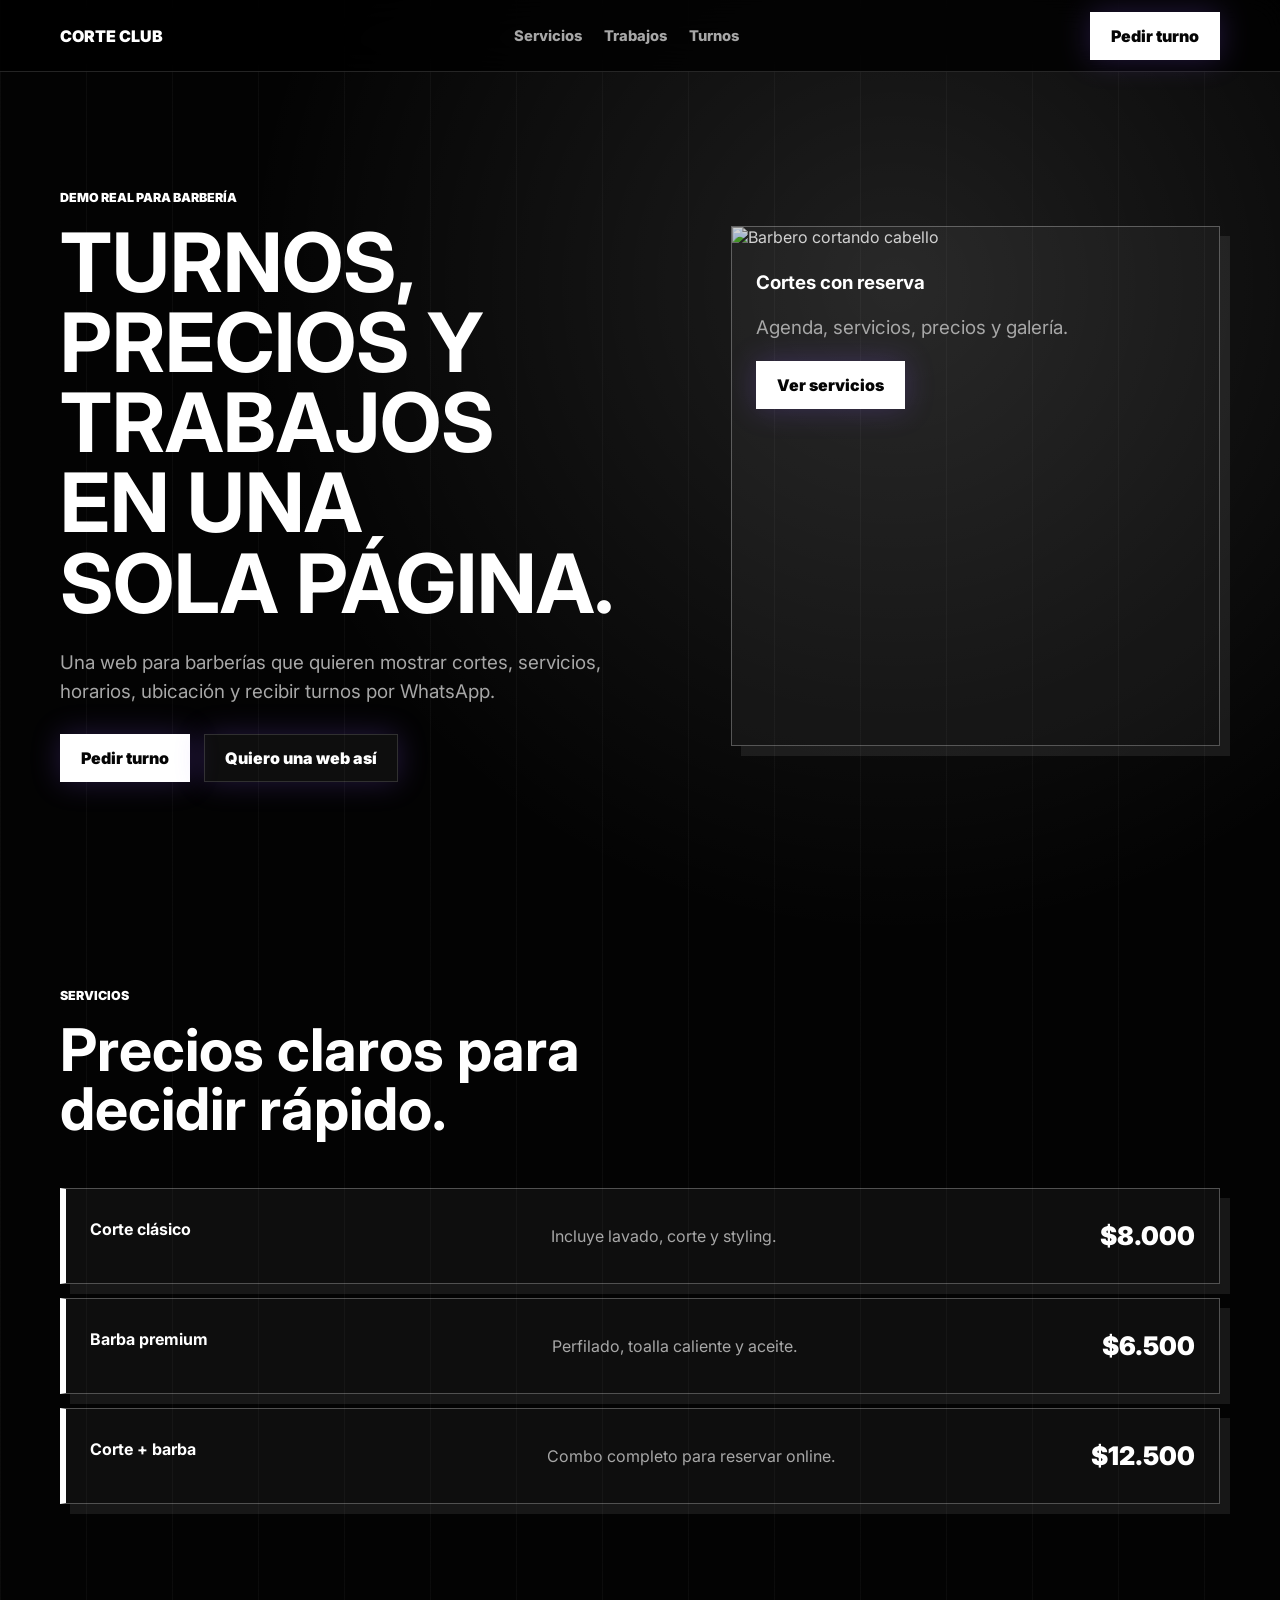
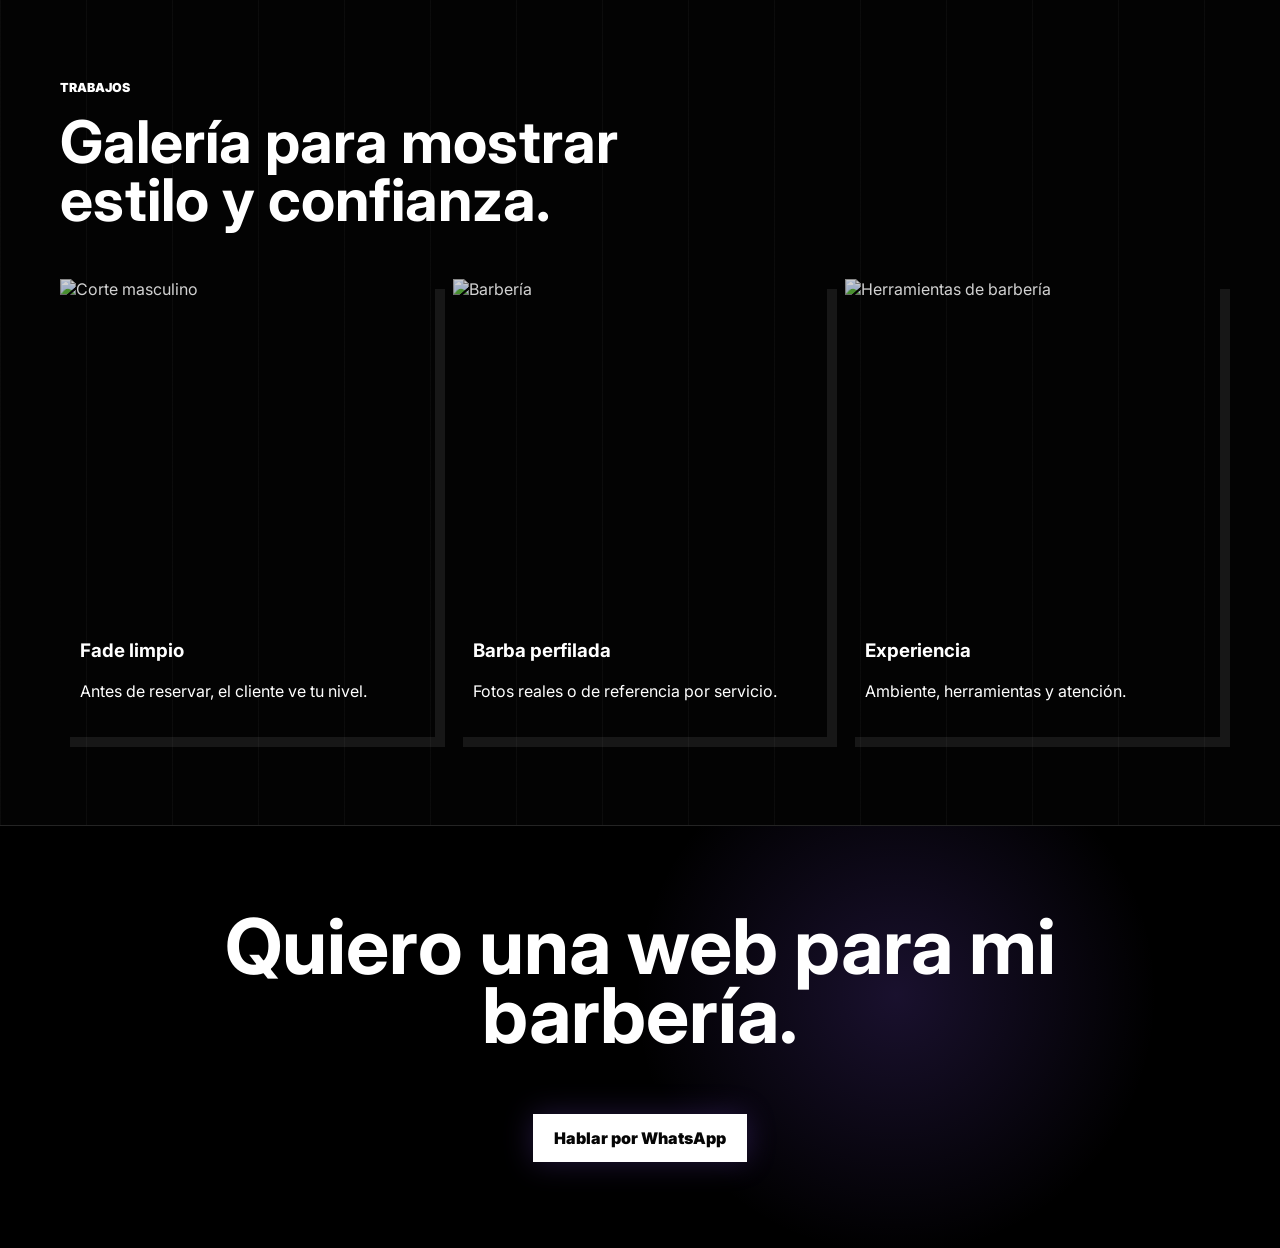
==== commit a6d13371: "movile" ====
--- a/demos/barberia.html
+++ b/demos/barberia.html
@@ -24,7 +24,7 @@
     <section class="demo-hero barber-hero">
       <div>
         <p class="kicker">Demo real para barbería</p>
-        <h1>Turnos, precios y trabajos en una sola página.</h1>
+        <h1><span class="desktop-title">Turnos, precios y trabajos en una sola página.</span><span class="mobile-title">Turnos online para barberías.</span></h1>
         <p class="lead">Una web para barberías que quieren mostrar cortes, servicios, horarios, ubicación y recibir turnos por WhatsApp.</p>
         <div class="hero-actions">
           <a class="button" href="https://wa.me/543517714398?text=Hola%2C%20quiero%20pedir%20un%20turno" target="_blank" rel="noopener">Pedir turno</a>
--- a/demos/demo.css
+++ b/demos/demo.css
@@ -124,6 +124,10 @@
   margin-top: 28px;
 }
 
+.mobile-title {
+  display: none;
+}
+
 .mockup,
 .panel,
 .card,
@@ -344,13 +348,36 @@
 
 .barber-gallery {
   display: grid;
-  grid-template-columns: .8fr 1.35fr .85fr;
+  grid-template-columns: repeat(3, minmax(0, 1fr));
   gap: 18px;
   align-items: stretch;
 }
 
+.barber-gallery .image-card {
+  display: flex;
+  flex-direction: column;
+  min-height: 100%;
+}
+
+.barber-gallery .image-card img {
+  height: clamp(260px, 28vw, 340px);
+  aspect-ratio: auto;
+}
+
+.barber-gallery .image-card div {
+  flex: 1;
+}
+
+.barber-gallery .image-card:nth-child(1) img {
+  object-position: center 45%;
+}
+
 .barber-gallery .image-card:nth-child(2) img {
-  aspect-ratio: 3 / 4;
+  object-position: center 42%;
+}
+
+.barber-gallery .image-card:nth-child(3) img {
+  object-position: center 50%;
 }
 
 .barber-shop-demo {
@@ -439,11 +466,13 @@
 }
 
 .shop-hero h1 {
-  max-width: 720px;
+  max-width: 760px;
   margin: 0 0 18px;
-  font-size: clamp(2.8rem, 5.8vw, 5.8rem);
+  font-size: clamp(3rem, 5.6vw, 5.9rem);
   line-height: .98;
-  text-wrap: balance;
+  text-wrap: normal;
+  overflow-wrap: normal;
+  word-break: normal;
 }
 
 .shop-hero p {
@@ -757,7 +786,8 @@
   display: flex;
   gap: 36px;
   padding: 20px 0;
-  animation: marquee 22s linear infinite;
+  will-change: transform;
+  animation: restaurantMarquee 18s linear infinite;
 }
 
 .restaurant-marquee span {
@@ -765,6 +795,16 @@
   font-weight: 900;
   white-space: nowrap;
   text-transform: uppercase;
+}
+
+@keyframes restaurantMarquee {
+  from {
+    transform: translateX(0);
+  }
+
+  to {
+    transform: translateX(calc(-50% - 18px));
+  }
 }
 
 .caravan-style .section {
@@ -1306,4 +1346,160 @@
     font-size: clamp(2.9rem, 12vw, 5rem);
     line-height: 1;
   }
-}
+
+  .barber-demo .demo-bar {
+    min-height: 84px;
+    padding-inline: 20px;
+  }
+
+  .barber-demo .demo-hero {
+    grid-template-columns: 1fr;
+    gap: 36px;
+    padding: 78px 20px 72px;
+  }
+
+  .barber-demo h1 {
+    max-width: 100%;
+    font-size: clamp(2.7rem, 11.2vw, 4.2rem);
+    line-height: 1.04;
+    text-wrap: normal;
+    overflow-wrap: normal;
+    word-break: normal;
+  }
+
+  .barber-demo .lead {
+    max-width: 100%;
+    font-size: 1.08rem;
+  }
+
+  .barber-demo .mockup {
+    width: 100%;
+    min-height: auto;
+  }
+
+  .barber-demo .mockup img {
+    height: 360px;
+  }
+
+  .barber-demo .mockup-body {
+    padding: 22px;
+  }
+
+  .barber-demo .hero-actions {
+    margin-top: 30px;
+  }
+
+  .barber-demo .button,
+  .barber-demo .demo-cta {
+    min-height: 54px;
+  }
+
+  .barber-shop-demo .shop-topline {
+    display: grid;
+    grid-template-columns: repeat(3, minmax(118px, 1fr));
+    gap: 0;
+    padding: 0;
+    overflow-x: auto;
+  }
+
+  .barber-shop-demo .shop-topline span {
+    display: grid;
+    align-items: center;
+    min-height: 82px;
+    padding: 14px 12px;
+    border-right: 1px solid rgba(255,255,255,.18);
+    line-height: 1.18;
+  }
+
+  .barber-shop-demo .shop-header {
+    grid-template-columns: 1fr;
+    gap: 16px;
+    padding: 28px 18px 26px;
+  }
+
+  .barber-shop-demo .shop-search {
+    width: 100%;
+    grid-template-columns: minmax(0, 1fr) 112px;
+  }
+
+  .barber-shop-demo .shop-search input {
+    min-width: 0;
+    font-size: 1rem;
+  }
+
+  .barber-shop-demo .shop-cart {
+    width: 100%;
+  }
+
+  .barber-shop-demo .shop-menu {
+    gap: 34px;
+    padding: 18px;
+  }
+
+  .barber-shop-demo .shop-hero {
+    grid-template-columns: 1fr;
+    gap: 34px;
+    padding: 92px 18px 76px;
+  }
+
+  .barber-shop-demo .shop-hero h1 {
+    max-width: 100%;
+    font-size: clamp(3.25rem, 15vw, 5rem);
+    line-height: 1.02;
+  }
+
+  .barber-shop-demo .shop-hero p {
+    max-width: 100%;
+    font-size: 1.06rem;
+    line-height: 1.58;
+  }
+
+  .barber-shop-demo .shop-actions {
+    gap: 16px;
+    margin-top: 34px;
+  }
+
+  .barber-shop-demo .shop-primary,
+  .barber-shop-demo .shop-secondary {
+    min-height: 54px;
+  }
+}
+
+@media (max-width: 520px) {
+  .barber-demo .demo-hero.barber-hero {
+    display: flex;
+    flex-direction: column;
+    align-items: stretch;
+    gap: 42px;
+    padding: 84px 20px 76px;
+  }
+
+  .barber-demo .demo-hero.barber-hero > div {
+    width: 100%;
+  }
+
+  .barber-demo .demo-hero.barber-hero h1 {
+    max-width: 350px;
+    font-size: clamp(2.45rem, 10vw, 3.55rem);
+    line-height: 1.05;
+    text-wrap: normal;
+    overflow-wrap: normal;
+    word-break: normal;
+  }
+
+  .barber-demo .demo-hero.barber-hero .desktop-title {
+    display: none;
+  }
+
+  .barber-demo .demo-hero.barber-hero .mobile-title {
+    display: inline;
+  }
+
+  .barber-demo .demo-hero.barber-hero .mockup {
+    width: 100%;
+  }
+
+  .barber-demo .demo-hero.barber-hero .mockup img {
+    height: 360px;
+  }
+}
